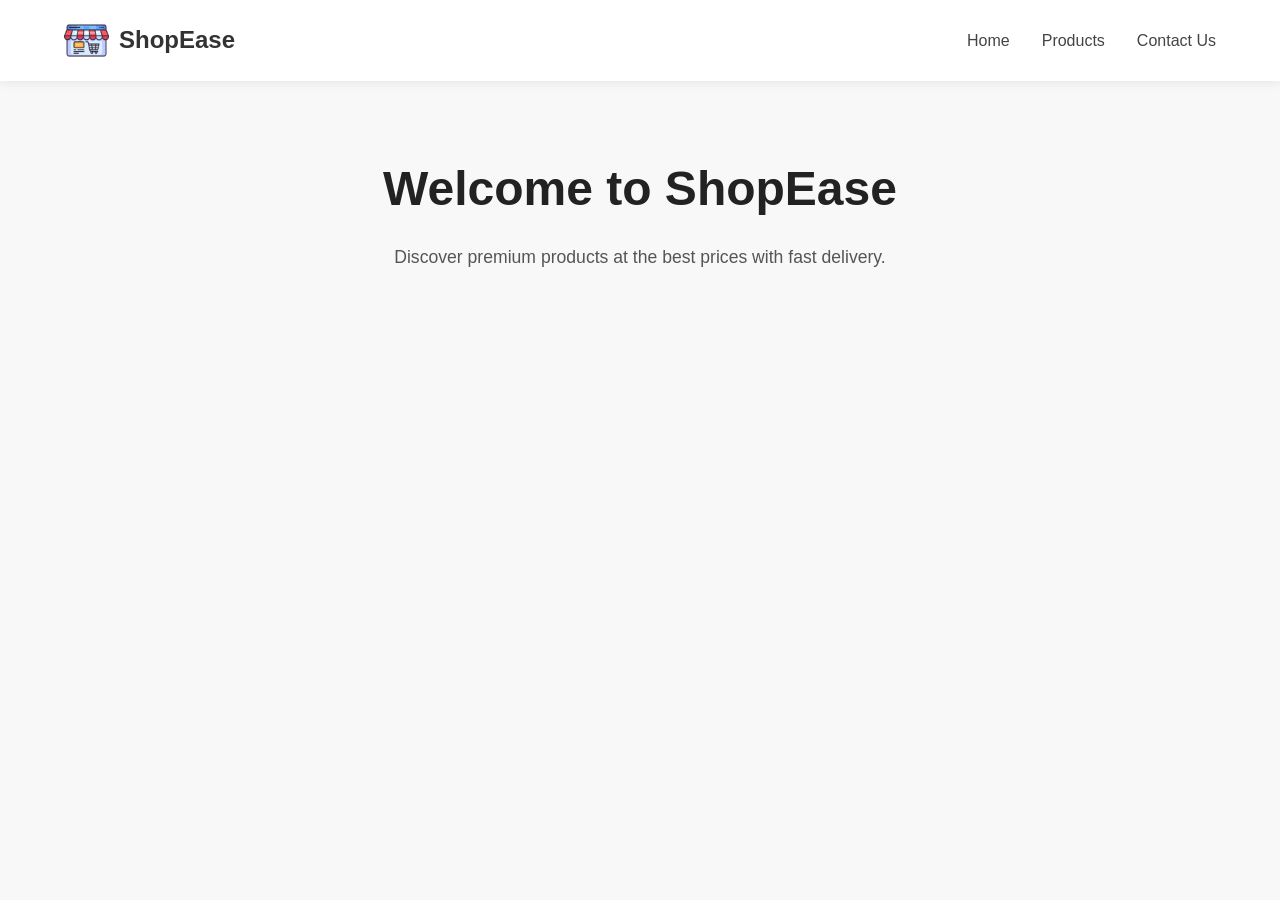
==== index.html @ a5ce6e41 "implement the navbar and the home page UI" ====
<!DOCTYPE html>
<html lang="en">

<head>
    <meta charset="UTF-8">
    <meta name="viewport" content="width=device-width, initial-scale=1.0">

    <title>ShopEase | Online Shopping</title>
    <link rel="icon" type="image/png" href="assests/logo.png">

    <meta name="description"
        content="ShopEase is your one-stop online shopping destination for quality products at affordable prices.">

    <meta name="keywords" content="Ecommerce, Shopping, Products, Online Store">

    <meta name="author" content="Abhishek Rawat">

    <link rel="stylesheet" href="css/main.css">
</head>

<body>
    <!-- Header -->
    <div id="navbar"></div>

    <main id="main-content">

        <section class="hero">

            <h1>Welcome to ShopEase</h1>

            <p>
                Discover premium products at the best prices with fast delivery.
            </p>

        </section>

    </main>
    <script type="module" src="js/main.js"></script>
</body>

</html>
---- css/main.css ----
/* = CSS Reset= */

* {
    margin: 0;
    padding: 0;
    box-sizing: border-box;
}

html {
    scroll-behavior: smooth;
}

body {
    font-family: Arial, Helvetica, sans-serif;
    color: #222;
    background: #f8f8f8;
    line-height: 1.6;
}


/* =====Header===== */

.header {
    background: #fff;
    box-shadow: 0 2px 10px rgba(0, 0, 0, .08);
    position: sticky;
    top: 0;
    z-index: 100;
}

/* ==== Navbar======= */

.navbar {
    width: min(1200px, 90%);
    margin: auto;
    display: flex;
    justify-content: space-between;
    align-items: center;
    padding: 18px 0;
}

/* Logo */

.logo {
    display: flex;
    align-items: center;
    gap: 10px;
    text-decoration: none;
}

.logo img {
    width: 45px;
    height: 45px;
    object-fit: contain;
}

.logo span {
    font-size: 1.5rem;
    font-weight: bold;
    color: #333;
}   

/* Links */

.nav-links {
    list-style: none;
    display: flex;
    align-items: center;
    gap: 2rem;
}

.nav-links a {
    text-decoration: none;
    color: #444;
    font-size: 1rem;
    font-weight: 500;
    transition: .3s;
}

.nav-links a:hover,
.nav-links a:focus-visible {
    color: #2563eb;
}

.nav-links a[aria-current="page"] {
    color: #2563eb;
    font-weight: 700;
}

/* Hero */

.hero {
    width: min(1200px, 90%);
    margin: 70px auto;
    text-align: center;
}

.hero h1 {
    font-size: 3rem;
    margin-bottom: 15px;
}

.hero p {
    font-size: 1.1rem;
    color: #555;
}

/* Responsive */

@media (max-width:768px) {

    .navbar {
        flex-direction: column;
        gap: 1rem;
    }

    .nav-links {
        flex-direction: column;
        gap: 1rem;
    }

}
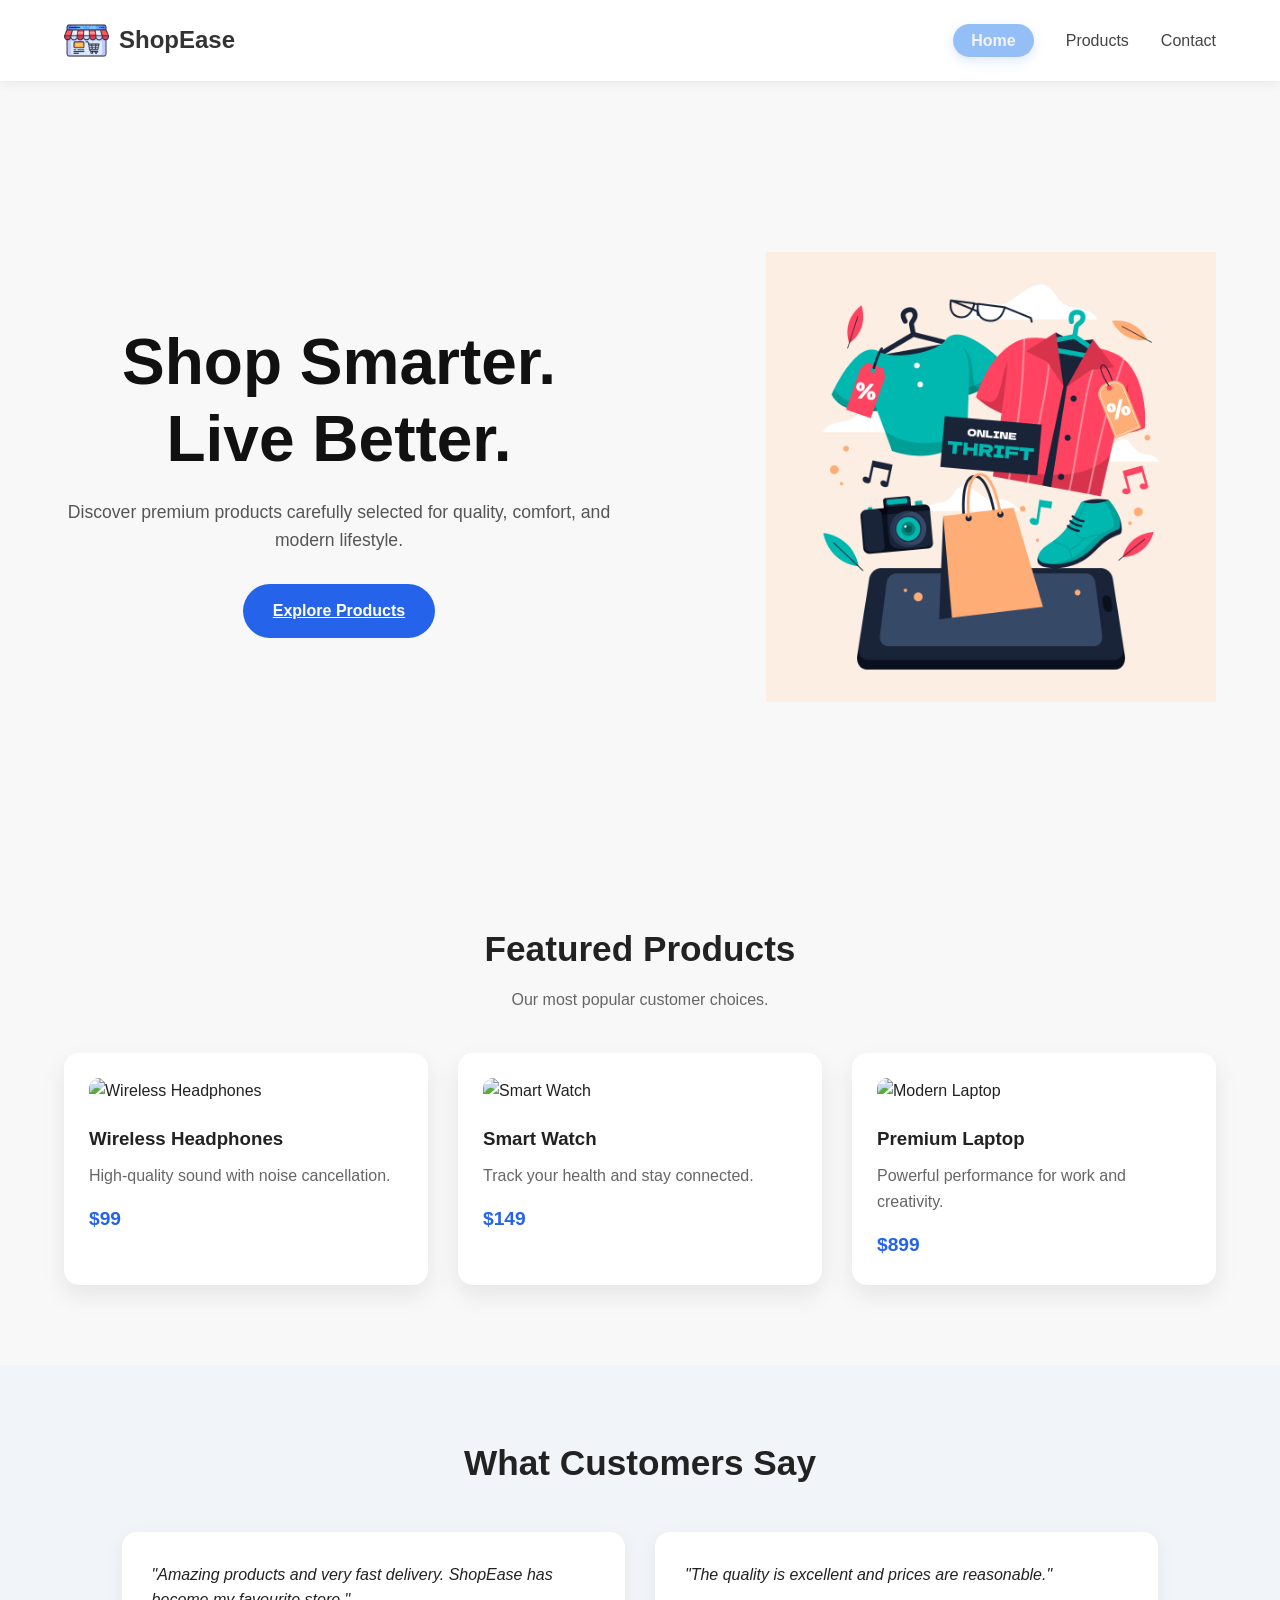
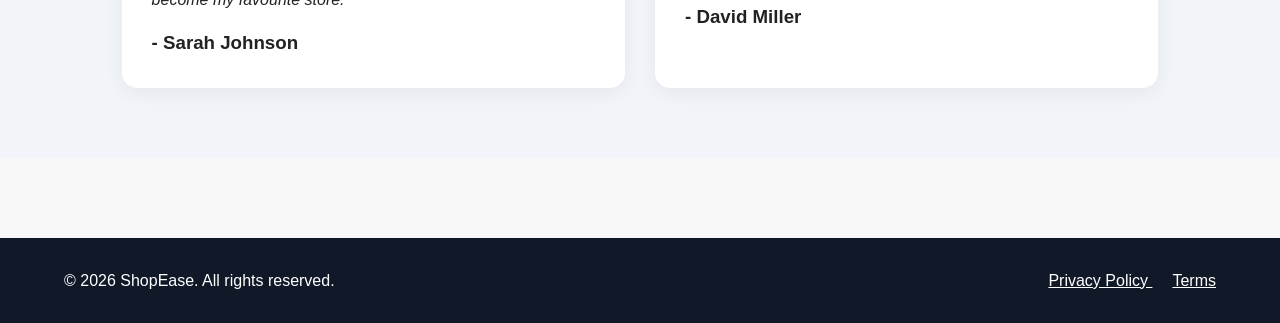
==== commit 565a587c: "implement the product page UI with navbar common component" ====
--- a/index.html
+++ b/index.html
@@ -6,10 +6,11 @@
     <meta name="viewport" content="width=device-width, initial-scale=1.0">
 
     <title>ShopEase | Online Shopping</title>
-    <link rel="icon" type="image/png" href="assests/logo.png">
+
+    <link rel="icon" type="image/png" href="/assests/logo.png">
 
     <meta name="description"
-        content="ShopEase is your one-stop online shopping destination for quality products at affordable prices.">
+        content="ShopEase offers premium products at affordable prices with fast delivery.">
 
     <meta name="keywords" content="Ecommerce, Shopping, Products, Online Store">
 
@@ -18,24 +19,208 @@
     <link rel="stylesheet" href="css/main.css">
 </head>
 
+
 <body>
-    <!-- Header -->
+
+    <!-- Navigation -->
     <div id="navbar"></div>
 
-    <main id="main-content">
-
+
+    <main>
+
+        <!-- Hero Section -->
         <section class="hero">
 
-            <h1>Welcome to ShopEase</h1>
-
-            <p>
-                Discover premium products at the best prices with fast delivery.
-            </p>
-
+            <div class="hero-content">
+
+                <h1>
+                    Shop Smarter.
+                    Live Better.
+                </h1>
+
+                <p>
+                    Discover premium products carefully selected for
+                    quality, comfort, and modern lifestyle.
+                </p>
+
+                <a href="pages/products/products.html" class="btn">
+                    Explore Products
+                </a>
+
+            </div>
+
+            <div class="hero-image">
+
+                <img src="assests/hero-product.jpg"
+                    alt="Premium shopping products">
+            </div>
         </section>
 
+        <!-- Product Showcase -->
+        <section class="products">
+
+            <header class="section-header">
+
+                <h2>
+                    Featured Products
+                </h2>
+
+                <p>
+                    Our most popular customer choices.
+                </p>
+
+            </header>
+
+
+            <div class="product-grid">
+
+
+                <article class="product-card">
+
+                    <img src="assets/images/products/headphone.jpg"
+                        alt="Wireless Headphones">
+
+                    <h3>
+                        Wireless Headphones
+                    </h3>
+
+                    <p>
+                        High-quality sound with noise cancellation.
+                    </p>
+
+                    <span>
+                        $99
+                    </span>
+
+                </article>
+
+
+
+                <article class="product-card">
+
+                    <img src="assets/images/products/watch.jpg"
+                        alt="Smart Watch">
+
+                    <h3>
+                        Smart Watch
+                    </h3>
+
+                    <p>
+                        Track your health and stay connected.
+                    </p>
+
+                    <span>
+                        $149
+                    </span>
+
+                </article>
+
+
+
+
+                <article class="product-card">
+
+                    <img src="assets/images/products/laptop.jpg"
+                        alt="Modern Laptop">
+
+                    <h3>
+                        Premium Laptop
+                    </h3>
+
+                    <p>
+                        Powerful performance for work and creativity.
+                    </p>
+
+                    <span>
+                        $899
+                    </span>
+
+                </article>
+
+
+            </div>
+
+        </section>
+
+        <!-- Testimonials -->
+        <section class="testimonials">
+
+            <header class="section-header">
+
+                <h2>
+                    What Customers Say
+                </h2>
+            </header>
+            <div class="testimonial-grid">
+
+
+                <article class="testimonial-card">
+
+                    <p>
+                        "Amazing products and very fast delivery.
+                        ShopEase has become my favourite store."
+                    </p>
+
+                    <h3>
+                        - Sarah Johnson
+                    </h3>
+
+                </article>
+
+
+
+                <article class="testimonial-card">
+
+                    <p>
+                        "The quality is excellent and prices are reasonable."
+                    </p>
+
+                    <h3>
+                        - David Miller
+                    </h3>
+
+                </article>
+
+
+            </div>
+
+
+        </section>
+
+
     </main>
+
+
+
+    <!-- Footer -->
+
+    <footer class="footer">
+
+
+        <p>
+            © 2026 ShopEase. All rights reserved.
+        </p>
+
+
+        <nav aria-label="Footer Navigation">
+
+            <a href="#">
+                Privacy Policy
+            </a>
+
+            <a href="#">
+                Terms
+            </a>
+
+        </nav>
+
+
+    </footer>
+
+
+
     <script type="module" src="js/main.js"></script>
+
 </body>
 
 </html>
--- a/css/main.css
+++ b/css/main.css
@@ -39,6 +39,34 @@
     padding: 18px 0;
 }
 
+.nav-links a.active {
+
+    color: #f3f4f8;
+
+    font-weight: 700;
+
+}
+
+
+.nav-links a.active {
+
+    color: #f3f4f8;
+
+    background: linear-gradient(135deg,
+            #93bff8,
+            #95bef4);
+
+    font-weight: 700;
+
+    padding: 8px 18px;
+
+    border-radius: 25px;
+
+    box-shadow:
+        0 4px 12px rgba(37, 99, 235, 0.15);
+
+}
+
 /* Logo */
 
 .logo {
@@ -58,7 +86,7 @@
     font-size: 1.5rem;
     font-weight: bold;
     color: #333;
-}   
+}
 
 /* Links */
 
@@ -105,7 +133,7 @@
     color: #555;
 }
 
-/* Responsive */
+/* Responsive Navbar */
 
 @media (max-width:768px) {
 
@@ -119,4 +147,370 @@
         gap: 1rem;
     }
 
+}
+
+/* =========================
+   Improved Hero Section
+========================= */
+
+.hero {
+    width: min(1200px, 90%);
+    min-height: 80vh;
+    margin: 40px auto;
+
+    display: flex;
+    align-items: center;
+    justify-content: space-between;
+
+    gap: 40px;
+}
+
+
+.hero-content {
+    max-width: 550px;
+}
+
+
+.hero h1 {
+    font-size: clamp(2.5rem, 5vw, 4rem);
+    line-height: 1.2;
+    margin-bottom: 20px;
+    color: #111;
+}
+
+
+.hero p {
+    font-size: 1.1rem;
+    color: #555;
+    margin-bottom: 30px;
+}
+
+
+.hero-image img {
+    width: 450px;
+    max-width: 100%;
+}
+
+
+/* Button */
+
+.btn {
+
+    display: inline-block;
+
+    padding: 14px 30px;
+
+    background: #2563eb;
+
+    color: white;
+
+    border-radius: 30px;
+
+    font-weight: 600;
+
+    transition: .3s;
+
+}
+
+
+.btn:hover {
+
+    background: #1d4ed8;
+
+    transform: translateY(-3px);
+
+}
+
+
+
+/* ===Section Common Style====== */
+
+
+.products,
+.testimonials {
+
+    width: min(1200px, 90%);
+
+    margin: 80px auto;
+
+}
+
+
+
+.section-header {
+
+    text-align: center;
+
+    margin-bottom: 40px;
+
+}
+
+
+
+.section-header h2 {
+
+    font-size: 2.2rem;
+
+    margin-bottom: 10px;
+
+}
+
+
+.section-header p {
+
+    color: #666;
+
+}
+
+
+
+
+/* ===Product Showcase==== */
+
+
+.product-grid {
+
+    display: grid;
+
+    grid-template-columns:
+        repeat(3, 1fr);
+
+    gap: 30px;
+
+}
+
+
+
+.product-card {
+
+    background: #fff;
+
+    padding: 25px;
+
+    border-radius: 15px;
+
+    box-shadow:
+        0 10px 25px rgba(0, 0, 0, .08);
+
+    transition: .3s;
+
+}
+
+
+
+.product-card:hover {
+
+    transform: translateY(-8px);
+
+}
+
+
+
+.product-card img {
+
+    width: 100%;
+
+    height: 220px;
+
+    object-fit: cover;
+
+    border-radius: 10px;
+
+}
+
+
+
+.product-card h3 {
+
+    margin: 20px 0 10px;
+
+}
+
+
+
+.product-card p {
+
+    color: #666;
+
+}
+
+
+
+.product-card span {
+
+    display: block;
+
+    margin-top: 15px;
+
+    color: #2563eb;
+
+    font-weight: bold;
+
+    font-size: 1.2rem;
+
+}
+
+
+
+
+/* ===Testimonials==== */
+
+
+.testimonials {
+
+    background: #f1f5f9;
+
+    padding: 70px 5%;
+
+    width: 100%;
+
+}
+
+
+
+.testimonial-grid {
+
+    width: min(1200px, 90%);
+
+    margin: auto;
+
+    display: grid;
+
+    grid-template-columns:
+        repeat(2, 1fr);
+
+    gap: 30px;
+
+}
+
+
+
+.testimonial-card {
+
+    background: white;
+
+    padding: 30px;
+
+    border-radius: 15px;
+
+    box-shadow:
+        0 5px 20px rgba(0, 0, 0, .06);
+
+}
+
+
+
+.testimonial-card p {
+
+    font-style: italic;
+
+    margin-bottom: 15px;
+
+}
+
+
+
+
+
+/* ==Footer== */
+
+
+.footer {
+
+    background: #111827;
+
+    color: white;
+
+    padding: 30px 5%;
+
+    display: flex;
+
+    justify-content: space-between;
+
+    align-items: center;
+
+}
+
+
+
+.footer a {
+
+    color: white;
+
+    margin-left: 20px;
+
+}
+
+
+
+.footer a:hover {
+
+    color: #60a5fa;
+
+}
+
+
+
+
+/* ===Responsive Design== */
+
+
+@media(max-width:900px) {
+
+
+    .hero {
+
+        flex-direction: column;
+
+        text-align: center;
+
+    }
+
+
+    .hero-image img {
+
+        width: 350px;
+
+    }
+
+
+    .product-grid {
+
+        grid-template-columns: 1fr;
+
+    }
+
+
+    .testimonial-grid {
+
+        grid-template-columns: 1fr;
+
+    }
+
+
+}
+
+
+
+@media(max-width:500px) {
+
+
+    .hero h1 {
+
+        font-size: 2.2rem;
+
+    }
+
+
+    .footer {
+
+        flex-direction: column;
+
+        gap: 15px;
+
+        text-align: center;
+
+    }
+
+
 }
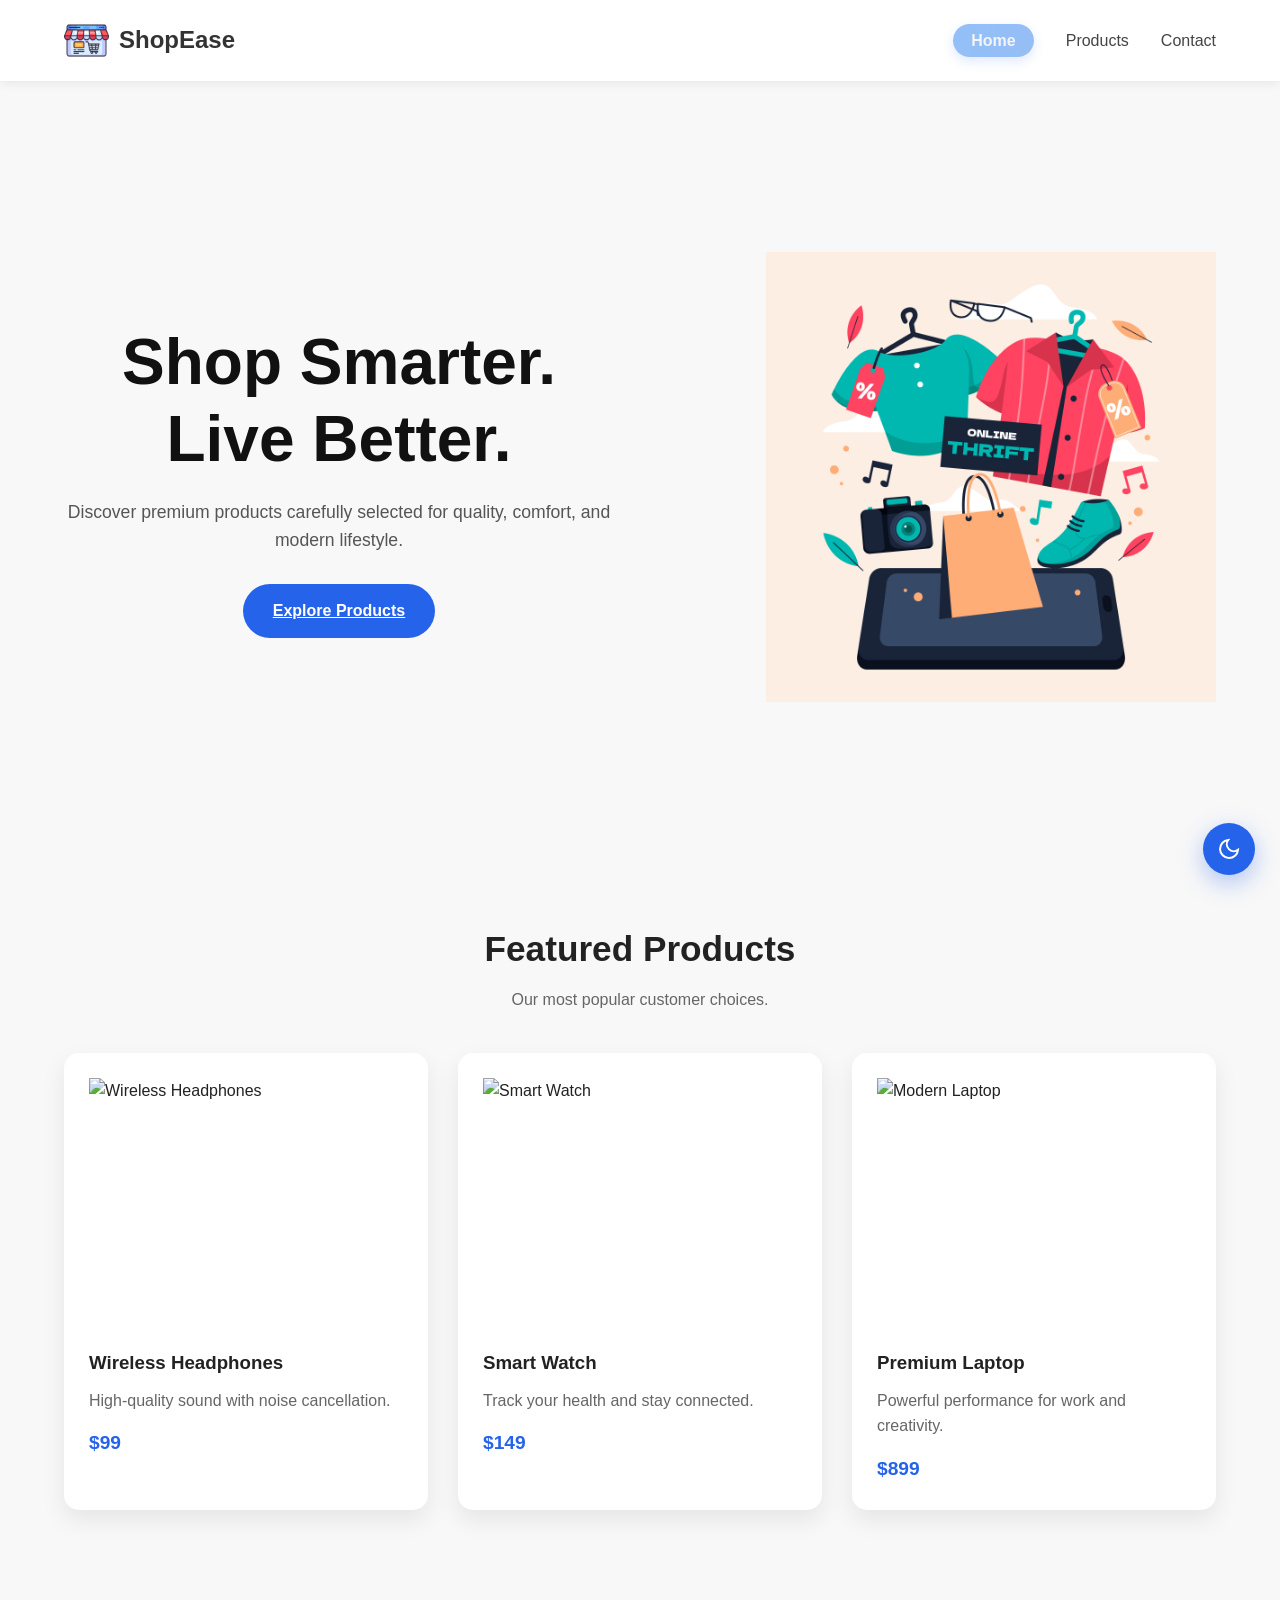
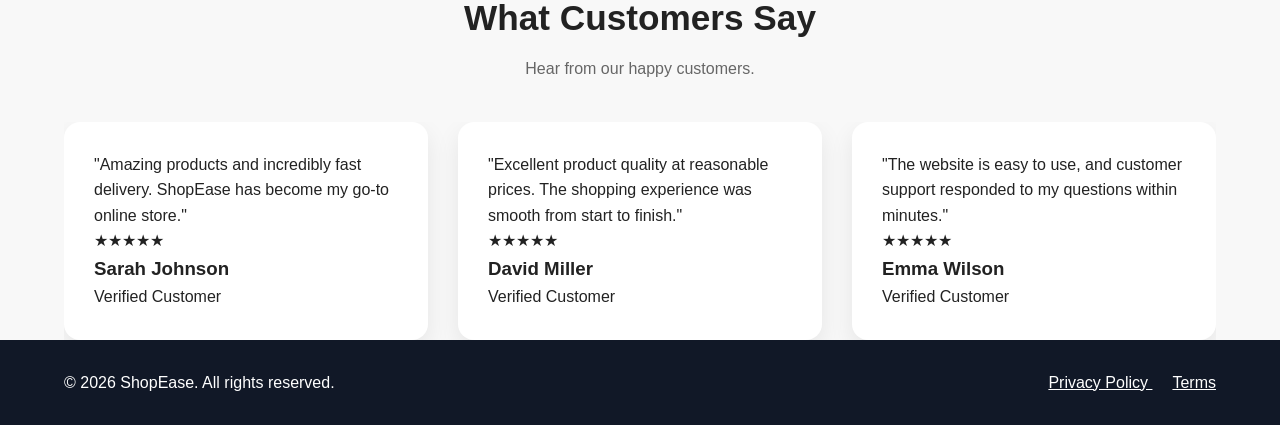
==== commit 0b81670e: "product filtering and carousel" ====
--- a/index.html
+++ b/index.html
@@ -9,8 +9,7 @@
 
     <link rel="icon" type="image/png" href="/assests/logo.png">
 
-    <meta name="description"
-        content="ShopEase offers premium products at affordable prices with fast delivery.">
+    <meta name="description" content="ShopEase offers premium products at affordable prices with fast delivery.">
 
     <meta name="keywords" content="Ecommerce, Shopping, Products, Online Store">
 
@@ -51,8 +50,7 @@
 
             <div class="hero-image">
 
-                <img src="assests/hero-product.jpg"
-                    alt="Premium shopping products">
+                <img src="assests/hero-product.jpg" alt="Premium shopping products">
             </div>
         </section>
 
@@ -77,8 +75,7 @@
 
                 <article class="product-card">
 
-                    <img src="assets/images/products/headphone.jpg"
-                        alt="Wireless Headphones">
+                    <img src="assets/images/products/headphone.jpg" alt="Wireless Headphones">
 
                     <h3>
                         Wireless Headphones
@@ -98,8 +95,7 @@
 
                 <article class="product-card">
 
-                    <img src="assets/images/products/watch.jpg"
-                        alt="Smart Watch">
+                    <img src="assets/images/products/watch.jpg" alt="Smart Watch">
 
                     <h3>
                         Smart Watch
@@ -120,8 +116,7 @@
 
                 <article class="product-card">
 
-                    <img src="assets/images/products/laptop.jpg"
-                        alt="Modern Laptop">
+                    <img src="assets/images/products/laptop.jpg" alt="Modern Laptop">
 
                     <h3>
                         Premium Laptop
@@ -143,47 +138,27 @@
         </section>
 
         <!-- Testimonials -->
-        <section class="testimonials">
+        <section class="testimonials" aria-labelledby="testimonial-heading">
 
             <header class="section-header">
 
-                <h2>
+                <h2 id="testimonial-heading">
                     What Customers Say
                 </h2>
+
+                <p>
+                    Hear from our happy customers.
+                </p>
+
             </header>
-            <div class="testimonial-grid">
-
-
-                <article class="testimonial-card">
-
-                    <p>
-                        "Amazing products and very fast delivery.
-                        ShopEase has become my favourite store."
-                    </p>
-
-                    <h3>
-                        - Sarah Johnson
-                    </h3>
-
-                </article>
-
-
-
-                <article class="testimonial-card">
-
-                    <p>
-                        "The quality is excellent and prices are reasonable."
-                    </p>
-
-                    <h3>
-                        - David Miller
-                    </h3>
-
-                </article>
-
-
-            </div>
-
+
+            <div class="testimonial-slider">
+
+                <div class="testimonial-track" id="testimonial-track">
+
+                </div>
+
+            </div>
 
         </section>
 
@@ -216,7 +191,7 @@
 
 
     </footer>
-
+    <div id="theme-toggle-container"></div>
 
 
     <script type="module" src="js/main.js"></script>
--- a/css/main.css
+++ b/css/main.css
@@ -226,8 +226,7 @@
 /* ===Section Common Style====== */
 
 
-.products,
-.testimonials {
+.products {
 
     width: min(1200px, 90%);
 
@@ -310,11 +309,13 @@
 
     width: 100%;
 
-    height: 220px;
-
-    object-fit: cover;
-
-    border-radius: 10px;
+    height: 250px;
+
+    object-fit: contain;
+
+    background: white;
+
+    display: block;
 
 }
 
@@ -355,60 +356,43 @@
 
 /* ===Testimonials==== */
 
-
-.testimonials {
-
-    background: #f1f5f9;
-
-    padding: 70px 5%;
-
-    width: 100%;
-
-}
-
-
-
-.testimonial-grid {
+.testimonial-slider {
+
+    overflow: hidden;
 
     width: min(1200px, 90%);
 
     margin: auto;
 
-    display: grid;
-
-    grid-template-columns:
-        repeat(2, 1fr);
+}
+
+
+.testimonial-track {
+
+    display: flex;
 
     gap: 30px;
 
+    transition: transform .8s ease-in-out;
+
 }
 
 
 
 .testimonial-card {
 
-    background: white;
+    flex: 0 0 calc((100% - 60px) / 3);
 
     padding: 30px;
 
-    border-radius: 15px;
+    background: #fff;
+
+    border-radius: 16px;
 
     box-shadow:
-        0 5px 20px rgba(0, 0, 0, .06);
-
-}
-
-
-
-.testimonial-card p {
-
-    font-style: italic;
-
-    margin-bottom: 15px;
-
-}
-
-
+        0 10px 25px rgba(0,0,0,.08);
+
+}
 
 
 
@@ -449,6 +433,63 @@
 
 }
 
+/* toggle theme css */
+.theme-toggle {
+
+    position: fixed;
+
+    right: 25px;
+
+    bottom: 25px;
+
+    width: 52px;
+
+    height: 52px;
+
+    border-radius: 50%;
+
+    border: none;
+
+    background: #2563eb;
+
+    color: white;
+
+    cursor: pointer;
+
+    display: flex;
+
+    justify-content: center;
+
+    align-items: center;
+
+    box-shadow:
+        0 8px 25px rgba(37, 99, 235, .35);
+
+    transition: all .3s ease;
+
+    z-index: 999;
+
+}
+
+
+
+.theme-toggle:hover {
+
+    transform: translateY(-3px);
+
+    background: #1d4ed8;
+
+}
+
+
+
+.theme-icon {
+
+    width: 24px;
+
+    height: 24px;
+
+}
 
 
 
@@ -481,12 +522,11 @@
     }
 
 
-    .testimonial-grid {
-
-        grid-template-columns: 1fr;
-
-    }
-
+    .testimonial-card{
+
+    flex:0 0 100%;
+
+}
 
 }
 
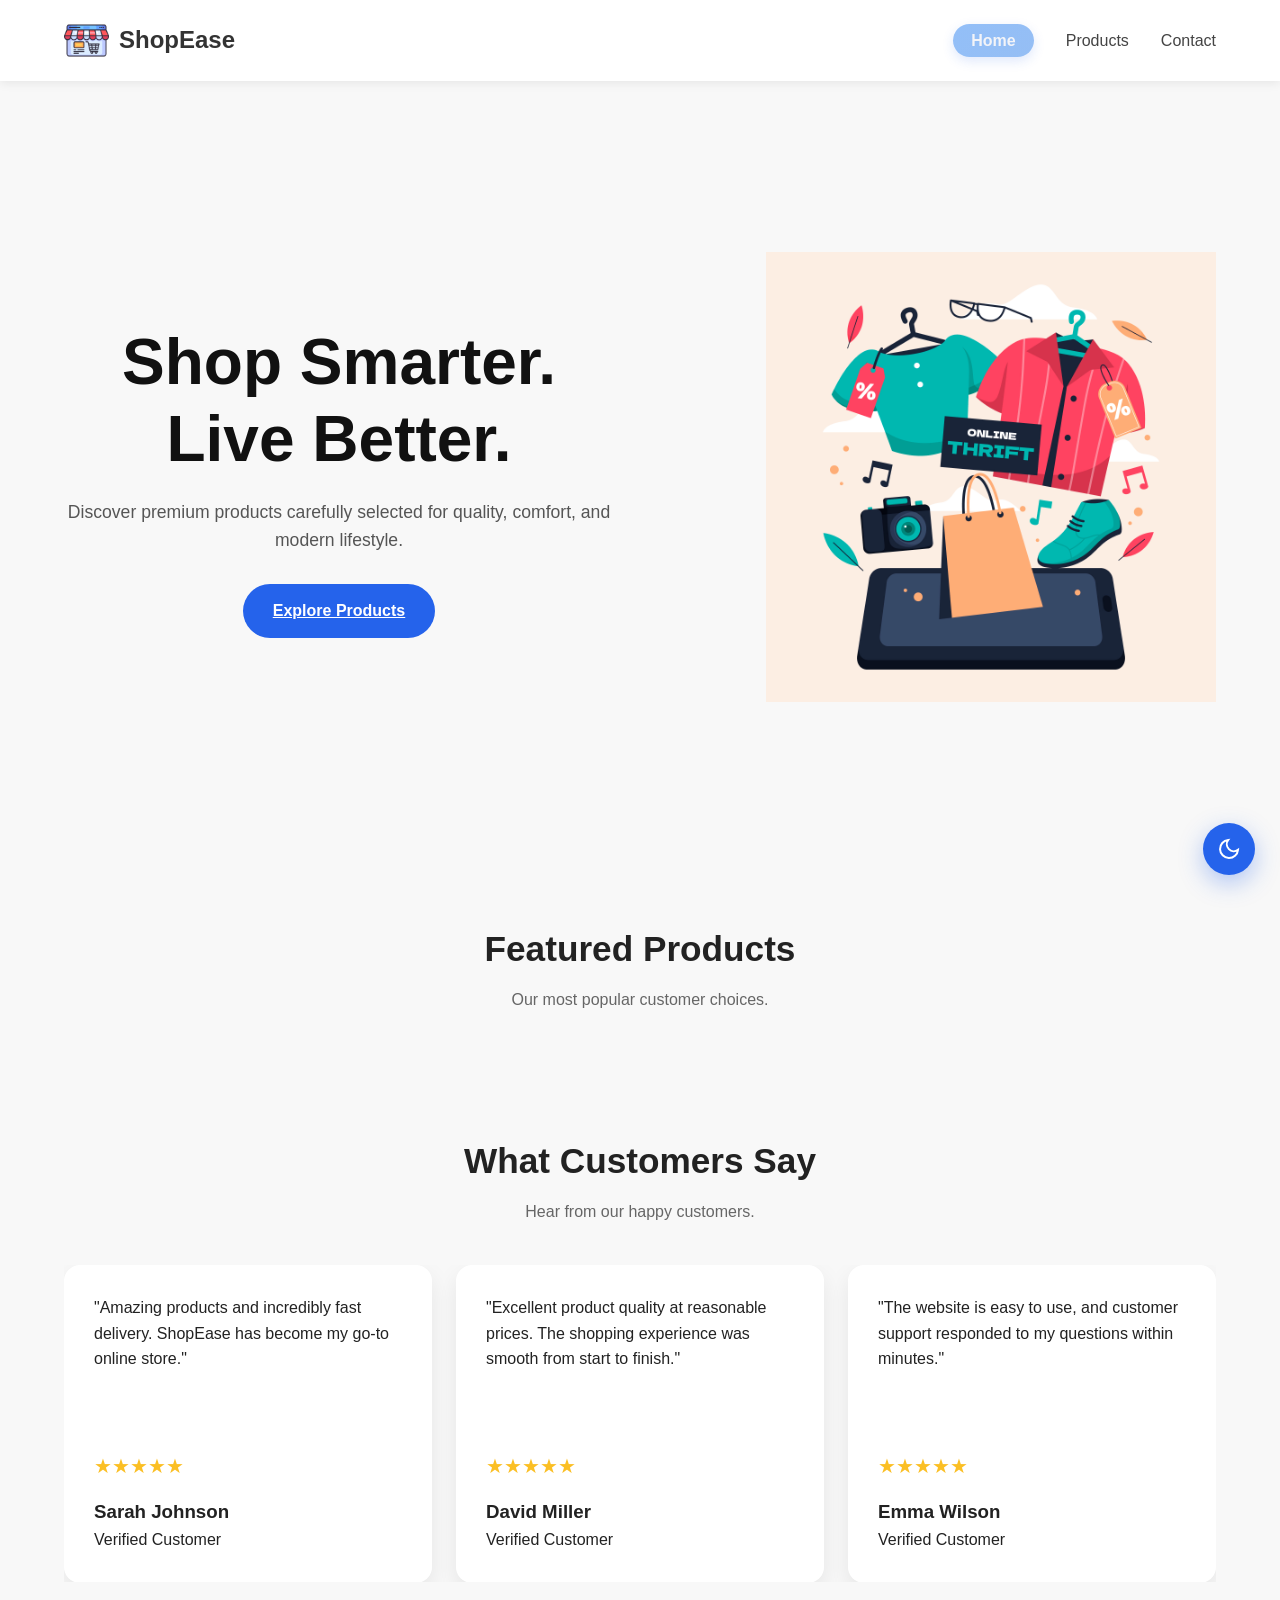
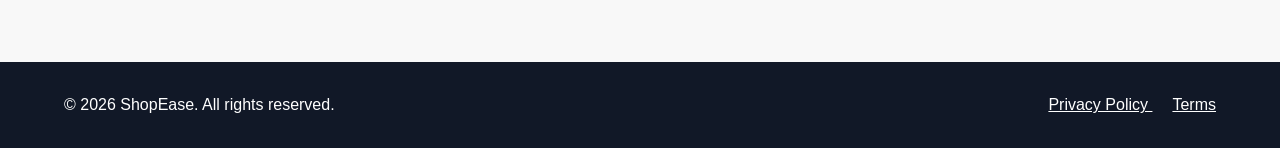
==== commit 55f9c643: "implement the contact and the toggle theme with resposivenes" ====
--- a/index.html
+++ b/index.html
@@ -15,7 +15,7 @@
 
     <meta name="author" content="Abhishek Rawat">
 
-    <link rel="stylesheet" href="css/main.css">
+    <link rel="stylesheet" href="./css/main.css">
 </head>
 
 
@@ -42,7 +42,7 @@
                     quality, comfort, and modern lifestyle.
                 </p>
 
-                <a href="pages/products/products.html" class="btn">
+                <a href="./pages/products/products.html" class="btn">
                     Explore Products
                 </a>
 
@@ -50,7 +50,7 @@
 
             <div class="hero-image">
 
-                <img src="assests/hero-product.jpg" alt="Premium shopping products">
+                <img src="./assests/hero-product.jpg" alt="Premium shopping products">
             </div>
         </section>
 
@@ -69,69 +69,7 @@
 
             </header>
 
-
-            <div class="product-grid">
-
-
-                <article class="product-card">
-
-                    <img src="assets/images/products/headphone.jpg" alt="Wireless Headphones">
-
-                    <h3>
-                        Wireless Headphones
-                    </h3>
-
-                    <p>
-                        High-quality sound with noise cancellation.
-                    </p>
-
-                    <span>
-                        $99
-                    </span>
-
-                </article>
-
-
-
-                <article class="product-card">
-
-                    <img src="assets/images/products/watch.jpg" alt="Smart Watch">
-
-                    <h3>
-                        Smart Watch
-                    </h3>
-
-                    <p>
-                        Track your health and stay connected.
-                    </p>
-
-                    <span>
-                        $149
-                    </span>
-
-                </article>
-
-
-
-
-                <article class="product-card">
-
-                    <img src="assets/images/products/laptop.jpg" alt="Modern Laptop">
-
-                    <h3>
-                        Premium Laptop
-                    </h3>
-
-                    <p>
-                        Powerful performance for work and creativity.
-                    </p>
-
-                    <span>
-                        $899
-                    </span>
-
-                </article>
-
+            <div class="product-grid" id="featured-products">
 
             </div>
 
@@ -194,7 +132,7 @@
     <div id="theme-toggle-container"></div>
 
 
-    <script type="module" src="js/main.js"></script>
+    <script type="module" src="./js/main.js"></script>
 
 </body>
 
--- a/css/main.css
+++ b/css/main.css
@@ -15,6 +15,28 @@
     color: #222;
     background: #f8f8f8;
     line-height: 1.6;
+}
+
+body,
+.header,
+.nav-links,
+.hero,
+.product-card,
+.testimonial-card,
+.footer,
+.btn,
+input,
+textarea,
+select,
+.logo span,
+.nav-links a {
+
+    transition:
+        background-color .3s ease,
+        color .3s ease,
+        border-color .3s ease,
+        box-shadow .3s ease;
+
 }
 
 
@@ -115,6 +137,152 @@
     font-weight: 700;
 }
 
+/* =========================
+   Mobile Navbar
+========================= */
+
+
+.menu-toggle {
+
+    display: none;
+
+    width: 45px;
+
+    height: 45px;
+
+    border: none;
+
+    background: none;
+
+    cursor: pointer;
+
+}
+
+
+.menu-toggle img {
+
+    width: 100%;
+
+    height: 100%;
+
+    object-fit: contain;
+
+}
+
+.menu-toggle {
+    color: #222;
+}
+
+/* dark mode menu  */
+
+body.dark .menu-toggle {
+    color: #fff;
+}
+
+
+
+@media(max-width:768px) {
+
+
+
+    .navbar {
+
+
+        flex-direction: row;
+
+        justify-content: space-between;
+
+
+    }
+
+
+
+
+    .menu-toggle {
+
+        display: block;
+
+    }
+
+
+
+
+
+    .nav-links {
+
+
+        position: absolute;
+
+        top: 75px;
+
+        left: 0;
+
+
+        width: 100%;
+
+
+        background: white;
+
+
+        display: flex;
+
+        flex-direction: column;
+
+        align-items: center;
+
+
+        gap: 20px;
+
+
+        padding: 25px 0;
+
+
+        border-radius: 0 0 15px 15px;
+
+
+        box-shadow:
+            0 10px 25px rgba(0, 0, 0, .1);
+
+
+
+        /* hidden */
+
+        opacity: 0;
+
+        visibility: hidden;
+
+        pointer-events: none;
+
+
+        transform: translateY(-20px);
+
+
+        transition: .3s ease;
+
+
+    }
+
+
+
+
+
+    .nav-links.active {
+
+
+        opacity: 1;
+
+        visibility: visible;
+
+        pointer-events: auto;
+
+
+        transform: translateY(0);
+
+
+    }
+
+}
+
 /* Hero */
 
 .hero {
@@ -133,21 +301,7 @@
     color: #555;
 }
 
-/* Responsive Navbar */
-
-@media (max-width:768px) {
-
-    .navbar {
-        flex-direction: column;
-        gap: 1rem;
-    }
-
-    .nav-links {
-        flex-direction: column;
-        gap: 1rem;
-    }
-
-}
+
 
 /* =========================
    Improved Hero Section
@@ -356,45 +510,81 @@
 
 /* ===Testimonials==== */
 
+
+.testimonials {
+    width: min(1200px, 90%);
+    margin: 80px auto;
+}
+
 .testimonial-slider {
 
+    width: 100%;
     overflow: hidden;
-
-    width: min(1200px, 90%);
-
-    margin: auto;
-
-}
-
+}
 
 .testimonial-track {
 
     display: flex;
-
-    gap: 30px;
-
+    gap: 24px;
     transition: transform .8s ease-in-out;
-
-}
-
-
+    will-change: transform;
+}
 
 .testimonial-card {
 
-    flex: 0 0 calc((100% - 60px) / 3);
+    flex: 0 0 calc((100% - 48px) / 3);
+
+    background: #fff;
+
+    border-radius: 16px;
 
     padding: 30px;
 
-    background: #fff;
-
-    border-radius: 16px;
-
-    box-shadow:
-        0 10px 25px rgba(0,0,0,.08);
-
-}
-
-
+    box-shadow: 0 10px 25px rgba(0, 0, 0, .08);
+
+    overflow: hidden;
+}
+
+.testimonial-card blockquote {
+
+    min-height: 140px;
+}
+
+.rating {
+
+    margin: 15px 0;
+
+    color: #fbbf24;
+
+    font-size: 20px;
+}
+
+@media (max-width:992px) {
+
+    .testimonial-card {
+
+        flex: 0 0 calc((100% - 24px)/2);
+
+    }
+
+}
+
+@media (max-width:600px) {
+
+    .testimonial-track {
+
+        gap: 0;
+
+    }
+
+    .testimonial-card {
+
+        flex: 0 0 100%;
+
+        border-radius: 12px;
+    }
+
+}
 
 /* ==Footer== */
 
@@ -522,11 +712,11 @@
     }
 
 
-    .testimonial-card{
-
-    flex:0 0 100%;
-
-}
+    .testimonial-card {
+
+        flex: 0 0 100%;
+
+    }
 
 }
 
@@ -553,4 +743,231 @@
     }
 
 
+}
+
+
+
+/* DARK MODE */
+
+body.dark {
+
+    background: #0f172a;
+    color: #f8fafc;
+
+}
+
+
+/* Header */
+
+body.dark .header {
+
+    background: #1e293b;
+    box-shadow: 0 2px 15px rgba(0, 0, 0, .45);
+
+}
+
+body.dark .logo span {
+
+    color: white;
+
+}
+
+body.dark .nav-links a {
+
+    color: #e2e8f0;
+
+}
+
+body.dark .nav-links a:hover {
+
+    color: #60a5fa;
+
+}
+
+body.dark .nav-links {
+
+    background: #1e293b;
+
+}
+
+
+/* Hero */
+
+body.dark .hero h1 {
+
+    color: white;
+
+}
+
+body.dark .hero p {
+
+    color: #cbd5e1;
+
+}
+
+
+/* Section */
+
+body.dark .section-header h2 {
+
+    color: white;
+
+}
+
+body.dark .section-header p {
+
+    color: #cbd5e1;
+
+}
+
+
+/* Cards */
+
+body.dark .product-card,
+body.dark .testimonial-card {
+
+    background: #1e293b;
+
+    color: white;
+
+    box-shadow:
+        0 10px 25px rgba(0, 0, 0, .4);
+
+}
+
+body.dark .product-card p {
+
+    color: #cbd5e1;
+
+}
+
+body.dark .product-card h3 {
+
+    color: white;
+
+}
+
+body.dark .testimonial-card p {
+
+    color: #cbd5e1;
+
+}
+
+body.dark .testimonial-card footer {
+
+    color: white;
+
+}
+
+
+/* Buttons */
+
+body.dark .btn {
+
+    background: #3b82f6;
+
+}
+
+body.dark .btn:hover {
+
+    background: #2563eb;
+
+}
+
+
+/* Footer */
+
+body.dark .footer {
+
+    background: #020617;
+
+}
+
+body.dark .footer a {
+
+    color: #f8fafc;
+
+}
+
+body.dark .footer a:hover {
+
+    color: #60a5fa;
+
+}
+
+
+/* Theme Button */
+
+body.dark .theme-toggle {
+
+    background: #334155;
+
+    color: white;
+
+}
+
+
+/* Inputs */
+
+body.dark input,
+body.dark textarea,
+body.dark select {
+
+    background: #1e293b;
+
+    color: white;
+
+    border: 1px solid #475569;
+
+}
+
+body.dark input::placeholder,
+body.dark textarea::placeholder {
+
+    color: #94a3b8;
+
+}
+
+
+/* Contact */
+
+body.dark .contact-form,
+body.dark .newsletter {
+
+    background: #1e293b;
+
+    color: white;
+
+}
+
+body.dark label {
+
+    color: #f8fafc;
+
+}
+
+body.dark .error {
+
+    color: #f87171;
+
+}
+
+body.dark #form-status,
+body.dark #newsletter-status {
+
+    color: #22c55e;
+
+}
+
+
+/* Mobile Navbar */
+
+@media(max-width:768px) {
+
+    body.dark .nav-links {
+
+        background: #1e293b;
+
+    }
+
 }
